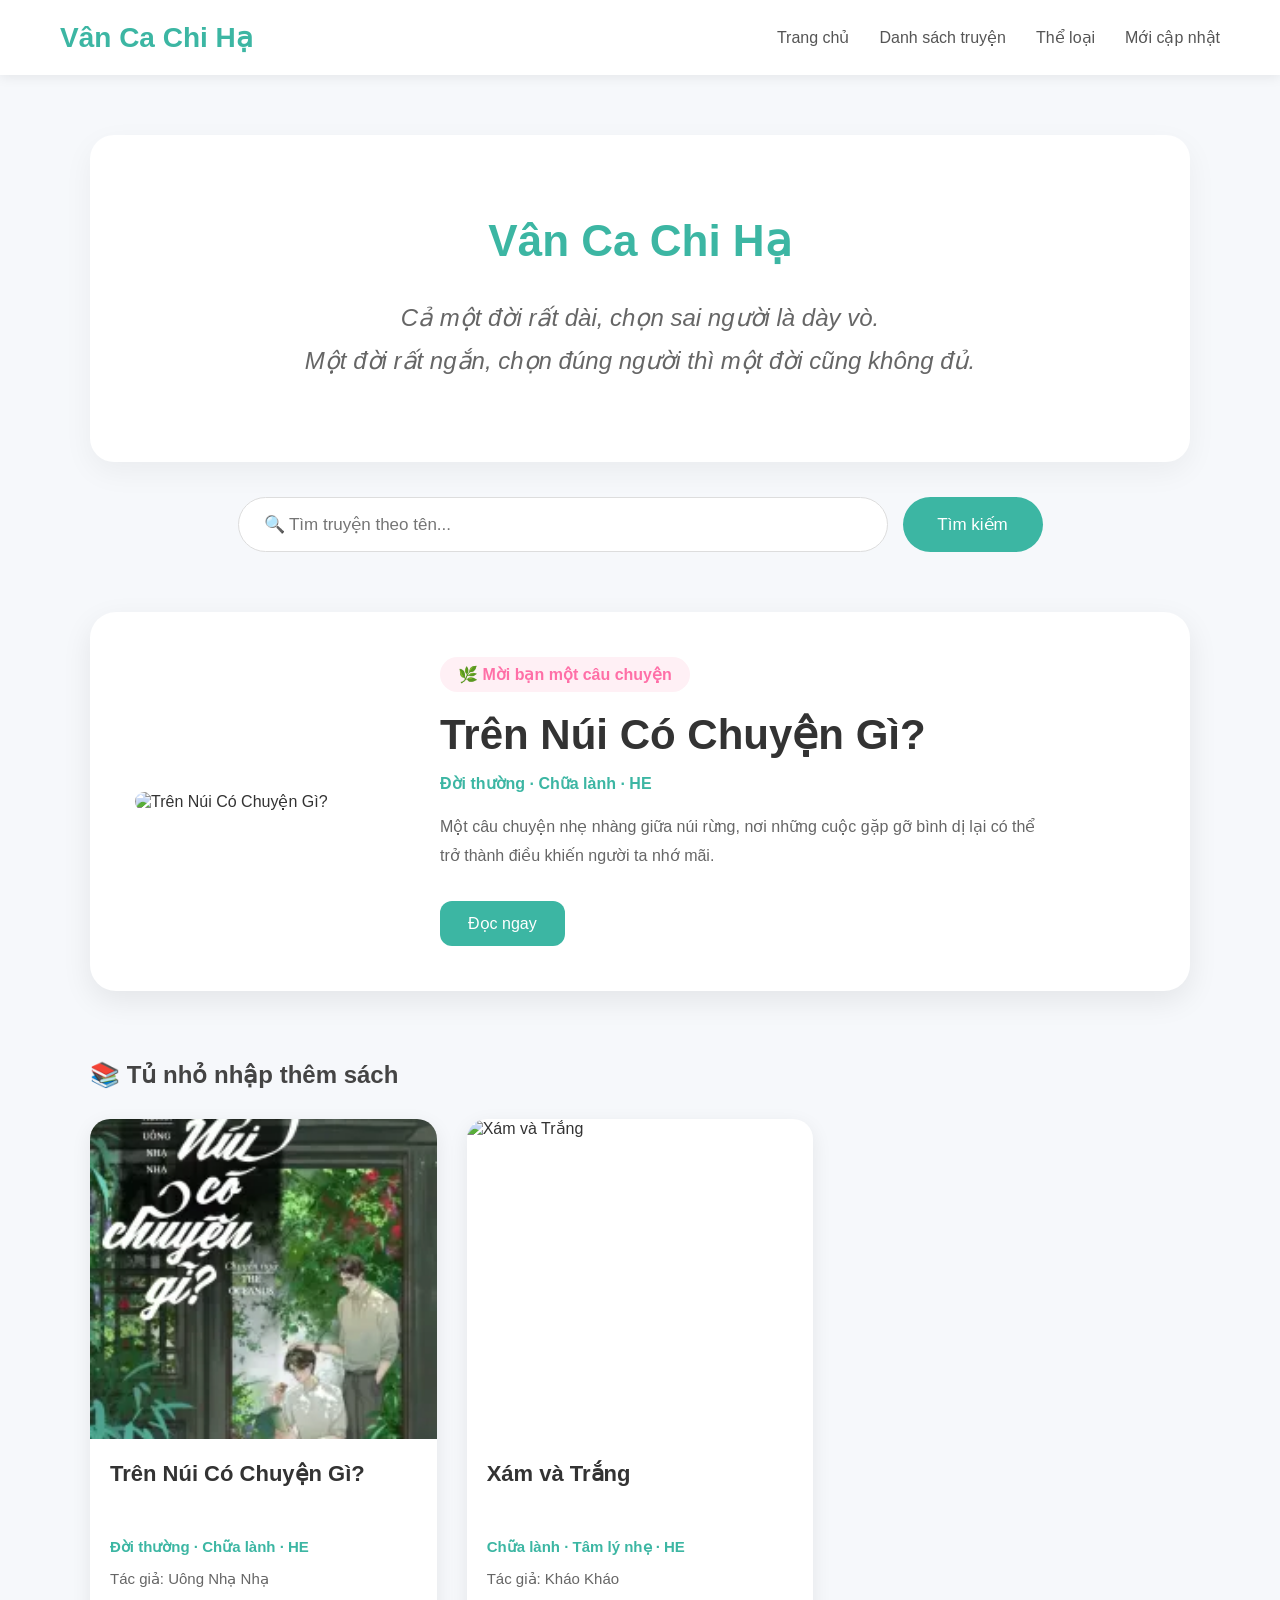
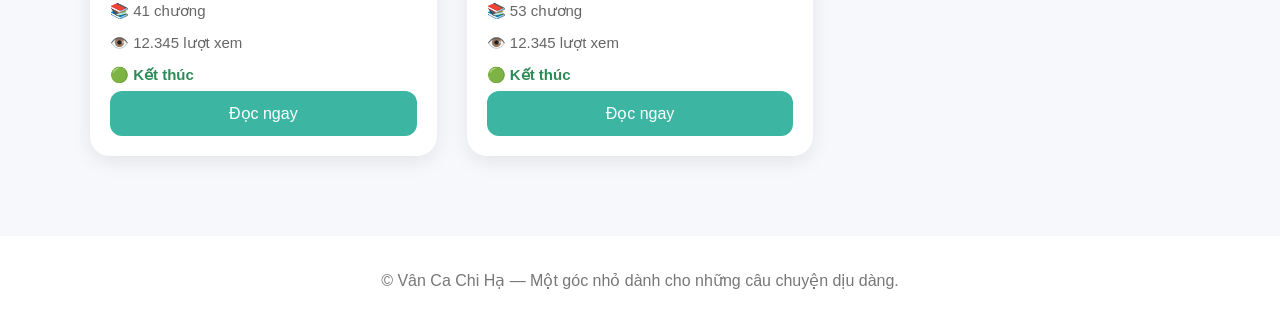
==== index.html @ 5425c1f7 "Update index.html" ====
<!DOCTYPE html>
<html lang="vi">
<head>
    <meta charset="UTF-8">
    <meta name="viewport" content="width=device-width, initial-scale=1.0">
    <title>Vân Ca Chi Hạ</title>
    <link rel="stylesheet" href="assets/css/style.css">
</head>

<body>

<header class="site-header">
    <div class="logo">Vân Ca Chi Hạ</div>

    <nav>
        <a href="index.html">Trang chủ</a>
<a href="truyen.html">Danh sách truyện</a>
        <a href="#">Thể loại</a>
        <a href="#">Mới cập nhật</a>
    </nav>
</header>

<main>

    <section class="hero">
        <h1>Vân Ca Chi Hạ</h1>

        <p class="quote">Cả một đời rất dài, chọn sai người là dày vò.</p>
        <p class="quote">Một đời rất ngắn, chọn đúng người thì một đời cũng không đủ.</p>
    </section>

    <section class="search-box">
        <input type="text" placeholder="🔍 Tìm truyện theo tên...">
        <button>Tìm kiếm</button>
    </section>

    <section class="featured">
        <div class="featured-cover">
            <img src="https://placehold.co/280x400?text=Cover" alt="Trên Núi Có Chuyện Gì?">
        </div>

        <div class="featured-info">
            <span class="label">🌿 Mời bạn một câu chuyện</span>

            <h2>Trên Núi Có Chuyện Gì?</h2>

            <p class="meta">Đời thường · Chữa lành · HE</p>

            <p class="desc">
                Một câu chuyện nhẹ nhàng giữa núi rừng, nơi những cuộc gặp gỡ bình dị
                lại có thể trở thành điều khiến người ta nhớ mãi.
            </p>

            <a href="novels/tren-nui-co-chuyen-gi.html" class="main-btn">Đọc ngay</a>
        </div>
    </section>

    <section class="latest">
        <h2>📚 Tủ nhỏ nhập thêm sách</h2>

        <div class="book-grid">

            <article class="book-card">
                <img src="assets/covers/tren-nui-co-chuyen-gi.webp"
   alt="Trên Núi Có Chuyện Gì?">

                <div class="book-info">
                    <h3>Trên Núi Có Chuyện Gì?</h3>
                    <p class="genre">Đời thường · Chữa lành · HE</p>
                    <p>Tác giả: Uông Nhạ Nhạ</p>
                    <p>📚 41 chương</p>
                    <p>👁️ 12.345 lượt xem</p>
                    <p class="status">🟢 Kết thúc</p>

                    <a href="novels/tren-nui-co-chuyen-gi.html" class="read-btn">Đọc ngay</a>
                </div>
            </article>

            <article class="book-card">
                <img src="https://placehold.co/220x300?text=Cover" alt="Xám và Trắng">

                <div class="book-info">
                    <h3>Xám và Trắng</h3>
                    <p class="genre">Chữa lành · Tâm lý nhẹ · HE</p>
                    <p>Tác giả: Kháo Kháo</p>
                    <p>📚 53 chương</p>
                    <p>👁️ 12.345 lượt xem</p>
                    <p class="status">🟢 Kết thúc</p>

                    <a href="#" class="read-btn">Đọc ngay</a>
                </div>
            </article>

        </div>
    </section>

</main>

<footer>
    <p>© Vân Ca Chi Hạ — Một góc nhỏ dành cho những câu chuyện dịu dàng.</p>
</footer>

</body>
</html>
---- assets/css/style.css ----
*{
    margin:0;
    padding:0;
    box-sizing:border-box;
}

body{
    font-family:Arial, Helvetica, sans-serif;
    background:#f6f8fb;
    color:#333;
}

.site-header{
    height:75px;
    background:white;
    display:flex;
    justify-content:space-between;
    align-items:center;
    padding:0 60px;
    box-shadow:0 2px 12px rgba(0,0,0,.08);
}

.logo{
    font-size:28px;
    font-weight:bold;
    color:#3cb6a3;
}

nav{
    display:flex;
    gap:30px;
}

nav a{
    text-decoration:none;
    color:#555;
    font-size:16px;
}

nav a:hover{
    color:#3cb6a3;
}

.hero{
    max-width:1100px;
    margin:60px auto 35px;
    background:white;
    border-radius:24px;
    padding:80px 50px;
    text-align:center;
    box-shadow:0 10px 30px rgba(0,0,0,.05);
}

.hero h1{
    font-size:44px;
    color:#3cb6a3;
    margin-bottom:30px;
}

.quote{
    font-size:24px;
    font-style:italic;
    color:#666;
    line-height:1.8;
}

.search-box{
    max-width:1100px;
    margin:35px auto;
    display:flex;
    justify-content:center;
    gap:15px;
}

.search-box input{
    width:650px;
    height:55px;
    border:1px solid #ddd;
    border-radius:50px;
    padding:0 25px;
    font-size:17px;
    outline:none;
}

.search-box input:focus{
    border-color:#3cb6a3;
}

.search-box button{
    width:140px;
    border:none;
    border-radius:50px;
    background:#3cb6a3;
    color:white;
    font-size:17px;
    cursor:pointer;
}

.featured{
    max-width:1100px;
    margin:60px auto;
    background:white;
    border-radius:26px;
    padding:45px;
    display:flex;
    gap:45px;
    align-items:center;
    box-shadow:0 10px 30px rgba(0,0,0,.08);
}

.featured-cover img{
    width:260px;
    border-radius:18px;
    display:block;
}

.label{
    display:inline-block;
    background:#fff0f5;
    color:#ff6fa7;
    padding:8px 18px;
    border-radius:50px;
    font-weight:bold;
    margin-bottom:18px;
}

.featured-info h2{
    font-size:42px;
    margin-bottom:15px;
}

.meta{
    color:#3cb6a3;
    font-weight:bold;
    margin-bottom:20px;
}

.desc{
    color:#666;
    line-height:1.8;
    margin-bottom:30px;
    max-width:600px;
}

.main-btn,
.read-btn{
    display:inline-block;
    text-decoration:none;
    background:#3cb6a3;
    color:white;
    padding:13px 28px;
    border-radius:12px;
    transition:.25s;
}

.main-btn:hover,
.read-btn:hover{
    background:#2d9c8a;
}

.latest{
    max-width:1100px;
    margin:70px auto;
}

.latest h2{
    margin-bottom:30px;
    color:#444;
}

.book-grid{
    display:grid;
    grid-template-columns:repeat(auto-fill,minmax(260px,1fr));
    gap:30px;
}

.book-card{
    background:white;
    border-radius:20px;
    overflow:hidden;
    box-shadow:0 6px 20px rgba(0,0,0,.08);
    display:flex;
    flex-direction:column;
    transition:.25s;
}

.book-card:hover{
    transform:translateY(-6px);
}

.book-card img{
    width:100%;
    height:320px;
    object-fit:cover;
}

.book-info{
    padding:20px;
    display:flex;
    flex-direction:column;
    flex:1;
}

.book-info h3{
    font-size:22px;
    line-height:30px;
    min-height:60px;
    margin-bottom:12px;
}

.book-info p{
    margin:7px 0;
    color:#666;
    font-size:15px;
}

.genre{
    color:#3cb6a3 !important;
    font-weight:bold;
}

.status{
    color:#2e8b57 !important;
    font-weight:bold;
}

.read-btn{
    margin-top:auto;
    text-align:center;
}

footer{
    background:white;
    text-align:center;
    padding:35px;
    margin-top:80px;
    color:#777;
}

@media(max-width:768px){
    .site-header{
        height:auto;
        padding:20px;
        flex-direction:column;
        gap:15px;
    }

    nav{
        flex-wrap:wrap;
        justify-content:center;
        gap:15px;
    }

    .hero{
        margin:30px 15px;
        padding:50px 25px;
    }

    .hero h1{
        font-size:34px;
    }

    .quote{
        font-size:19px;
    }

    .search-box{
        margin:25px 15px;
        flex-direction:column;
    }

    .search-box input,
    .search-box button{
        width:100%;
    }

    .featured{
        margin:40px 15px;
        padding:25px;
        flex-direction:column;
        text-align:center;
    }

    .featured-info h2{
        font-size:32px;
    }

    .latest{
        margin:50px 15px;
    }
}
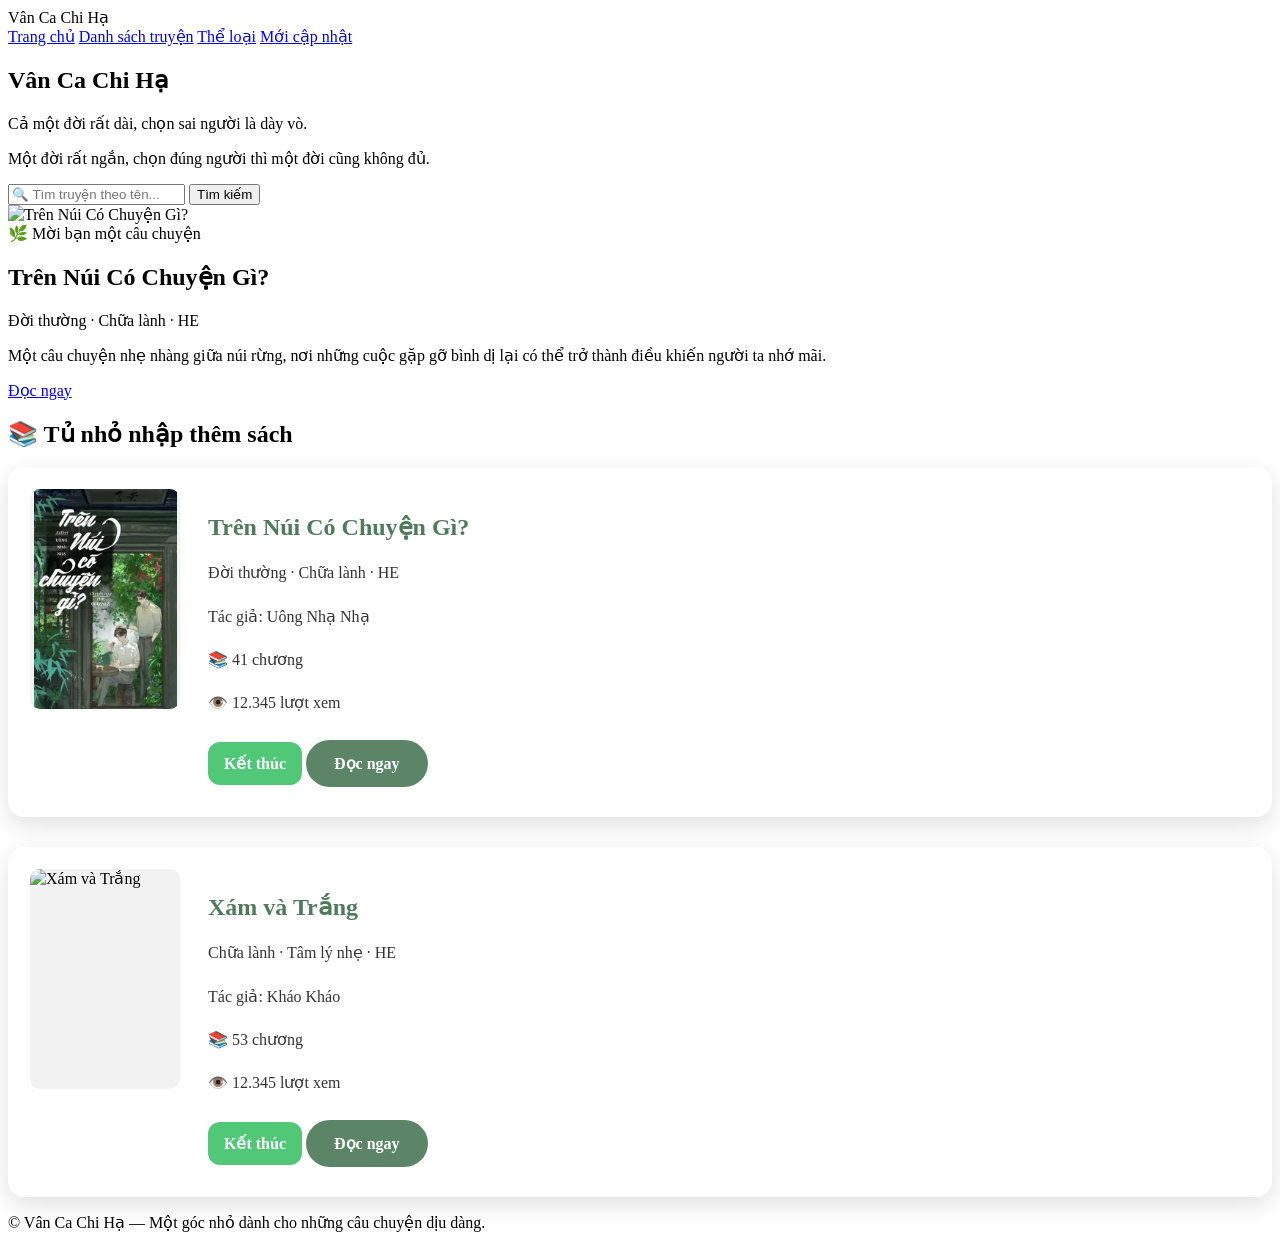
==== commit ef12fb42: "Update index.html" ====
--- a/index.html
+++ b/index.html
@@ -70,7 +70,7 @@
                     <p>Tác giả: Uông Nhạ Nhạ</p>
                     <p>📚 41 chương</p>
                     <p>👁️ 12.345 lượt xem</p>
-                    <p class="status">🟢 Kết thúc</p>
+                    <p class="status">Kết thúc</p>
 
                     <a href="novels/tren-nui-co-chuyen-gi.html" class="read-btn">Đọc ngay</a>
                 </div>
@@ -85,7 +85,7 @@
                     <p>Tác giả: Kháo Kháo</p>
                     <p>📚 53 chương</p>
                     <p>👁️ 12.345 lượt xem</p>
-                    <p class="status">🟢 Kết thúc</p>
+                    <p class="status">Kết thúc</p>
 
                     <a href="#" class="read-btn">Đọc ngay</a>
                 </div>
--- a/assets/css/style.css
+++ b/assets/css/style.css
@@ -1,291 +1,71 @@
-*{
-    margin:0;
-    padding:0;
-    box-sizing:border-box;
-}
-
-body{
-    font-family:Arial, Helvetica, sans-serif;
-    background:#f6f8fb;
-    color:#333;
-}
-
-.site-header{
-    height:75px;
-    background:white;
+.book-grid{
     display:flex;
-    justify-content:space-between;
-    align-items:center;
-    padding:0 60px;
-    box-shadow:0 2px 12px rgba(0,0,0,.08);
-}
-
-.logo{
-    font-size:28px;
-    font-weight:bold;
-    color:#3cb6a3;
-}
-
-nav{
-    display:flex;
-    gap:30px;
-}
-
-nav a{
-    text-decoration:none;
-    color:#555;
-    font-size:16px;
-}
-
-nav a:hover{
-    color:#3cb6a3;
-}
-
-.hero{
-    max-width:1100px;
-    margin:60px auto 35px;
-    background:white;
-    border-radius:24px;
-    padding:80px 50px;
-    text-align:center;
-    box-shadow:0 10px 30px rgba(0,0,0,.05);
-}
-
-.hero h1{
-    font-size:44px;
-    color:#3cb6a3;
-    margin-bottom:30px;
-}
-
-.quote{
-    font-size:24px;
-    font-style:italic;
-    color:#666;
-    line-height:1.8;
-}
-
-.search-box{
-    max-width:1100px;
-    margin:35px auto;
-    display:flex;
-    justify-content:center;
-    gap:15px;
-}
-
-.search-box input{
-    width:650px;
-    height:55px;
-    border:1px solid #ddd;
-    border-radius:50px;
-    padding:0 25px;
-    font-size:17px;
-    outline:none;
-}
-
-.search-box input:focus{
-    border-color:#3cb6a3;
-}
-
-.search-box button{
-    width:140px;
-    border:none;
-    border-radius:50px;
-    background:#3cb6a3;
-    color:white;
-    font-size:17px;
-    cursor:pointer;
-}
-
-.featured{
-    max-width:1100px;
-    margin:60px auto;
-    background:white;
-    border-radius:26px;
-    padding:45px;
-    display:flex;
-    gap:45px;
-    align-items:center;
-    box-shadow:0 10px 30px rgba(0,0,0,.08);
-}
-
-.featured-cover img{
-    width:260px;
-    border-radius:18px;
-    display:block;
-}
-
-.label{
-    display:inline-block;
-    background:#fff0f5;
-    color:#ff6fa7;
-    padding:8px 18px;
-    border-radius:50px;
-    font-weight:bold;
-    margin-bottom:18px;
-}
-
-.featured-info h2{
-    font-size:42px;
-    margin-bottom:15px;
-}
-
-.meta{
-    color:#3cb6a3;
-    font-weight:bold;
-    margin-bottom:20px;
-}
-
-.desc{
-    color:#666;
-    line-height:1.8;
-    margin-bottom:30px;
-    max-width:600px;
-}
-
-.main-btn,
-.read-btn{
-    display:inline-block;
-    text-decoration:none;
-    background:#3cb6a3;
-    color:white;
-    padding:13px 28px;
-    border-radius:12px;
-    transition:.25s;
-}
-
-.main-btn:hover,
-.read-btn:hover{
-    background:#2d9c8a;
-}
-
-.latest{
-    max-width:1100px;
-    margin:70px auto;
-}
-
-.latest h2{
-    margin-bottom:30px;
-    color:#444;
-}
-
-.book-grid{
-    display:grid;
-    grid-template-columns:repeat(auto-fill,minmax(260px,1fr));
+    flex-direction:column;
     gap:30px;
 }
 
 .book-card{
     background:white;
-    border-radius:20px;
-    overflow:hidden;
-    box-shadow:0 6px 20px rgba(0,0,0,.08);
+    border-radius:16px;
+    padding:22px;
+    box-shadow:0 8px 24px rgba(0,0,0,.12);
+
     display:flex;
-    flex-direction:column;
-    transition:.25s;
-}
-
-.book-card:hover{
-    transform:translateY(-6px);
+    gap:28px;
+    align-items:flex-start;
 }
 
 .book-card img{
-    width:100%;
-    height:320px;
-    object-fit:cover;
+    width:150px;
+    height:220px;
+    object-fit:contain;
+    border-radius:10px;
+    background:#f2f2f2;
 }
 
 .book-info{
-    padding:20px;
-    display:flex;
-    flex-direction:column;
     flex:1;
 }
 
 .book-info h3{
-    font-size:22px;
-    line-height:30px;
-    min-height:60px;
+    font-size:24px;
+    color:#4f7b5c;
+    margin-bottom:18px;
+}
+
+.book-info p{
+    font-size:16px;
+    line-height:1.7;
+    margin-bottom:10px;
+    color:#333;
+}
+
+.genre{
+    color:#333 !important;
+    font-weight:normal;
+}
+
+.status{
+    display:inline-block;
+    background:#50c878;
+    color:white !important;
+    padding:8px 16px;
+    border-radius:12px;
+    font-weight:bold;
     margin-bottom:12px;
 }
 
-.book-info p{
-    margin:7px 0;
-    color:#666;
-    font-size:15px;
-}
-
-.genre{
-    color:#3cb6a3 !important;
+.read-btn{
+    display:inline-block;
+    margin-top:14px;
+    background:#5c8568;
+    color:white;
+    text-decoration:none;
+    padding:14px 28px;
+    border-radius:50px;
     font-weight:bold;
 }
 
-.status{
-    color:#2e8b57 !important;
-    font-weight:bold;
+.read-btn:hover{
+    background:#45684f;
 }
-
-.read-btn{
-    margin-top:auto;
-    text-align:center;
-}
-
-footer{
-    background:white;
-    text-align:center;
-    padding:35px;
-    margin-top:80px;
-    color:#777;
-}
-
-@media(max-width:768px){
-    .site-header{
-        height:auto;
-        padding:20px;
-        flex-direction:column;
-        gap:15px;
-    }
-
-    nav{
-        flex-wrap:wrap;
-        justify-content:center;
-        gap:15px;
-    }
-
-    .hero{
-        margin:30px 15px;
-        padding:50px 25px;
-    }
-
-    .hero h1{
-        font-size:34px;
-    }
-
-    .quote{
-        font-size:19px;
-    }
-
-    .search-box{
-        margin:25px 15px;
-        flex-direction:column;
-    }
-
-    .search-box input,
-    .search-box button{
-        width:100%;
-    }
-
-    .featured{
-        margin:40px 15px;
-        padding:25px;
-        flex-direction:column;
-        text-align:center;
-    }
-
-    .featured-info h2{
-        font-size:32px;
-    }
-
-    .latest{
-        margin:50px 15px;
-    }
-}
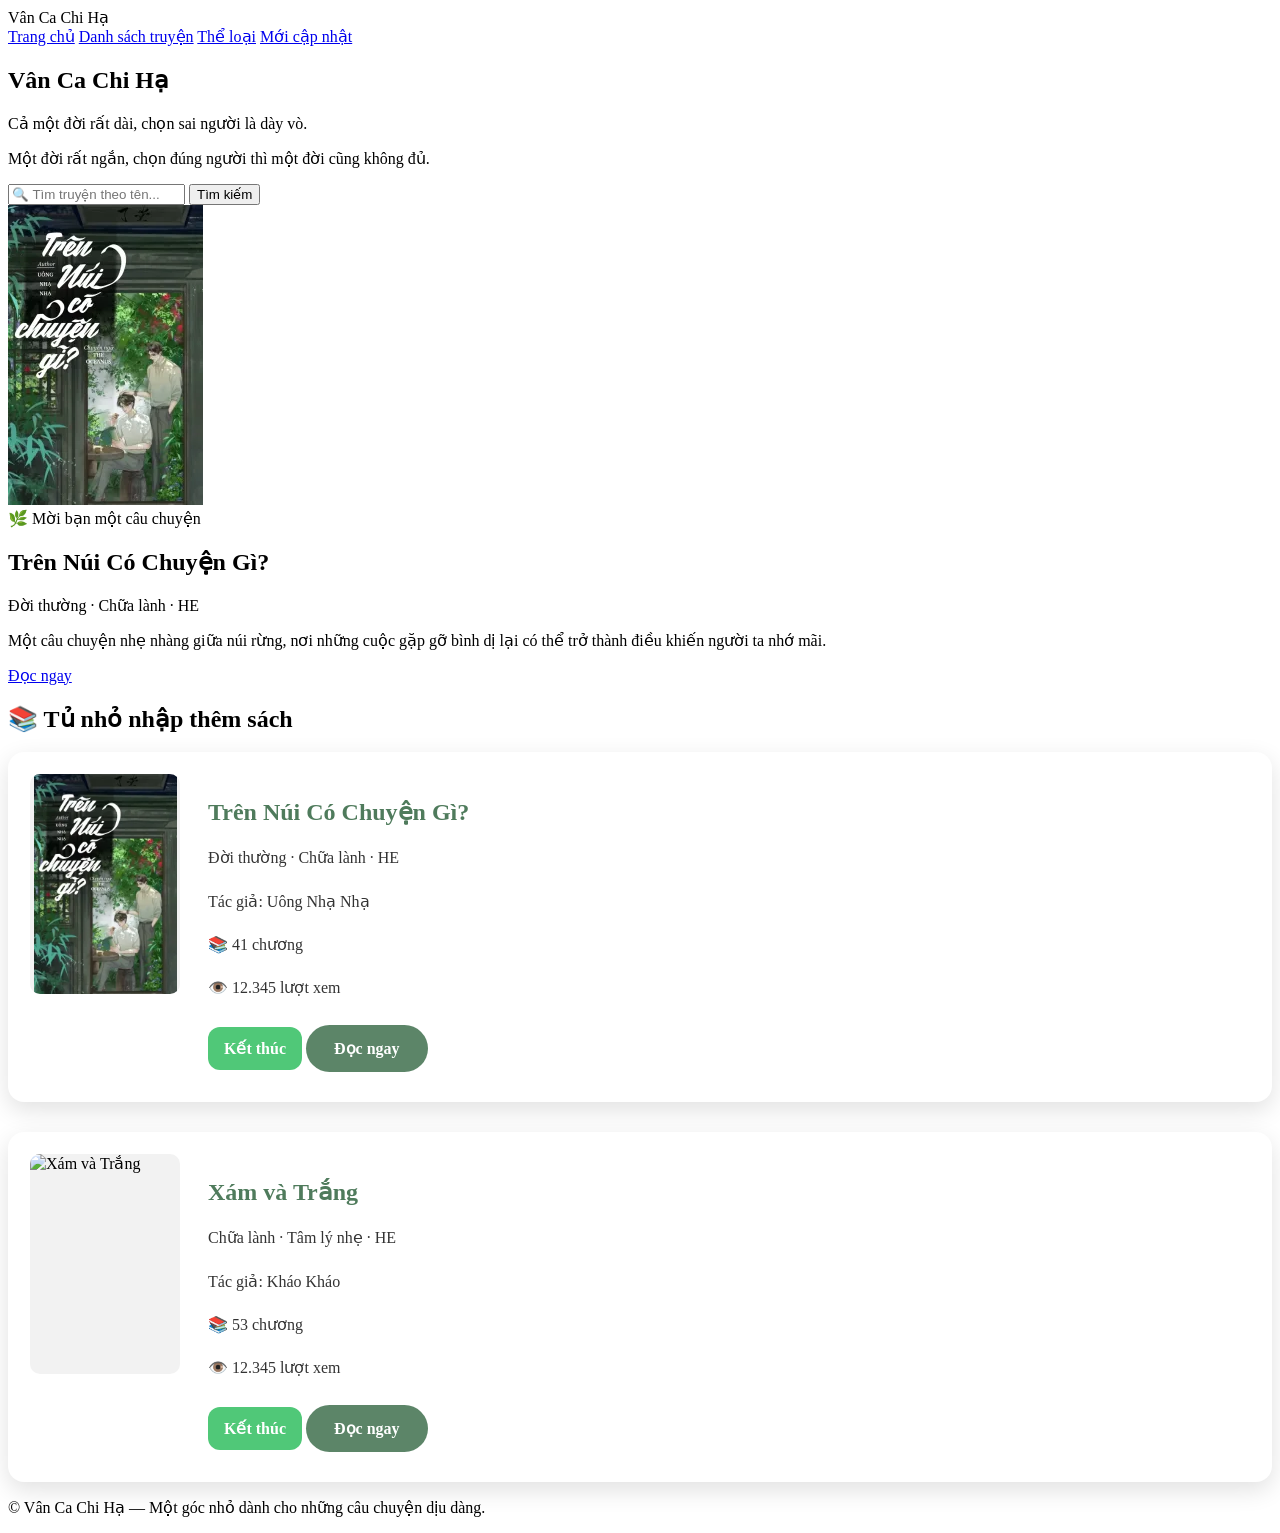
==== commit 892b481b: "Update index.html" ====
--- a/index.html
+++ b/index.html
@@ -36,7 +36,7 @@
 
     <section class="featured">
         <div class="featured-cover">
-            <img src="https://placehold.co/280x400?text=Cover" alt="Trên Núi Có Chuyện Gì?">
+            <img src="assets/covers/tren-nui-co-chuyen-gi.webp" alt="Trên Núi Có Chuyện Gì?">
         </div>
 
         <div class="featured-info">
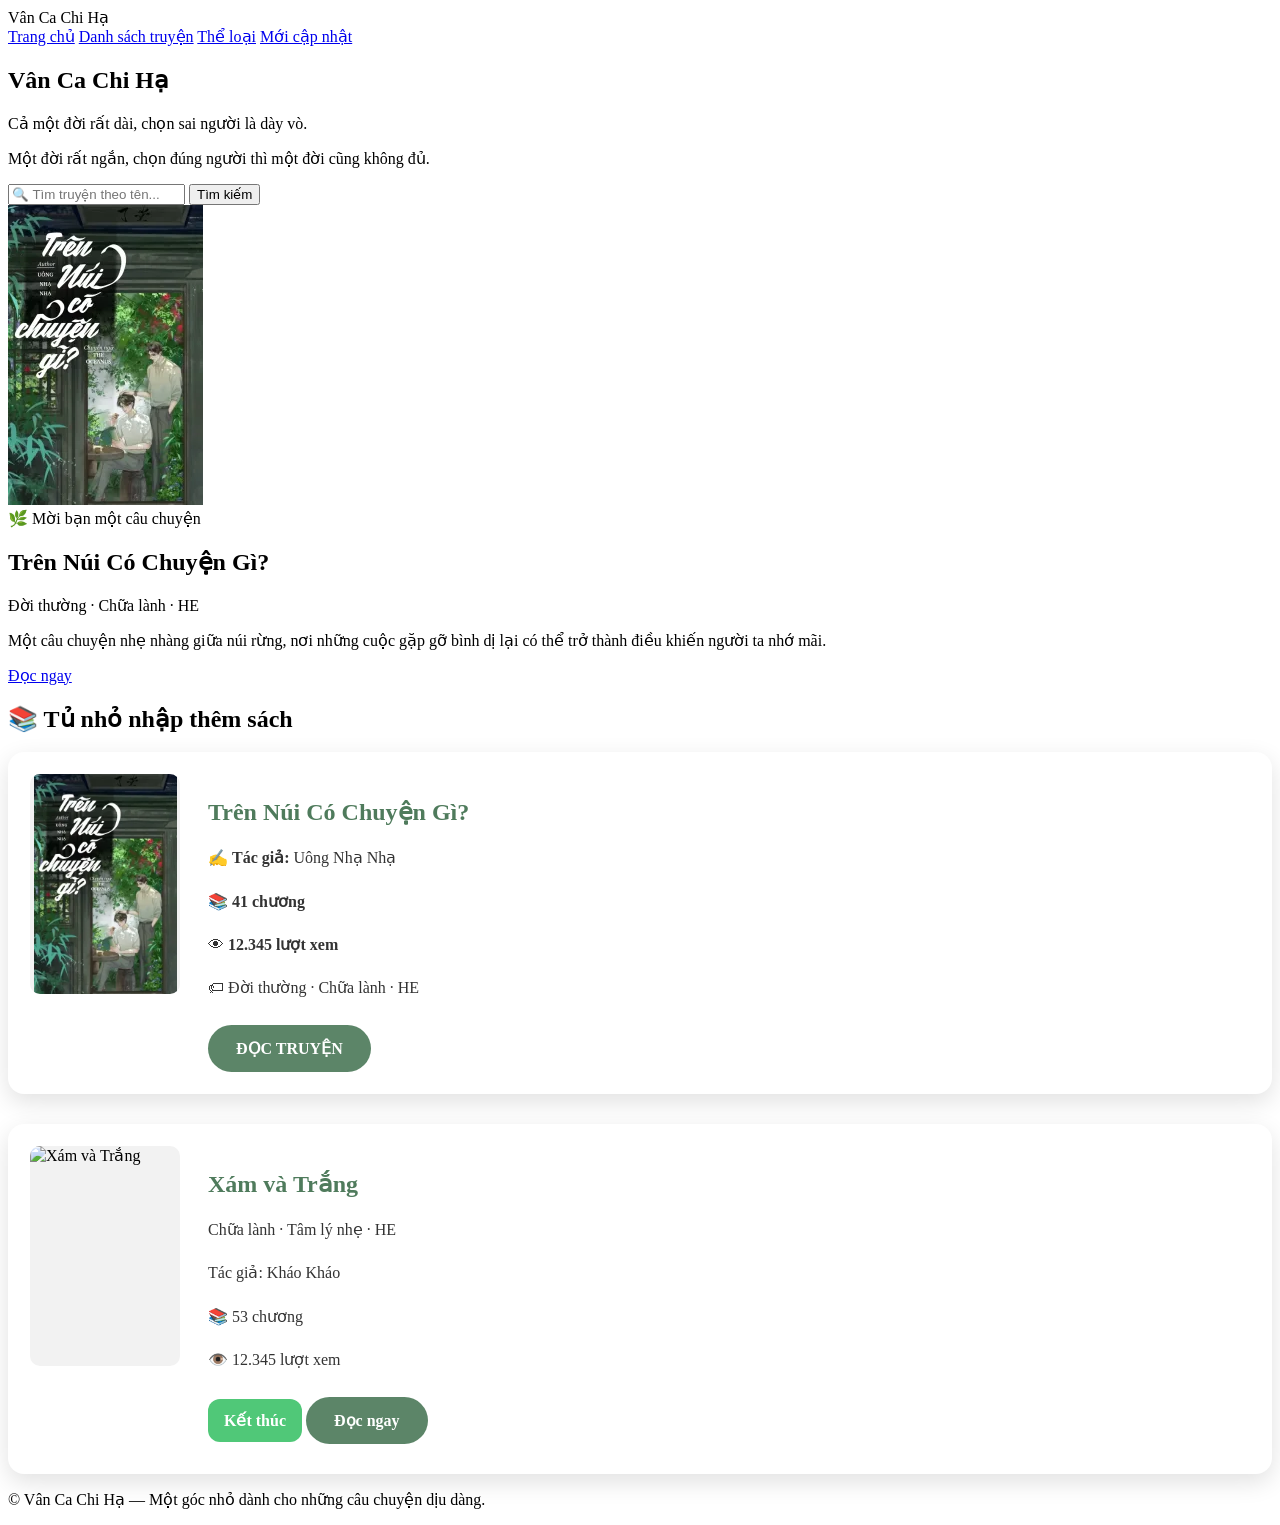
==== commit b508a9e1: "Update index.html" ====
--- a/index.html
+++ b/index.html
@@ -65,15 +65,29 @@
    alt="Trên Núi Có Chuyện Gì?">
 
                 <div class="book-info">
-                    <h3>Trên Núi Có Chuyện Gì?</h3>
-                    <p class="genre">Đời thường · Chữa lành · HE</p>
-                    <p>Tác giả: Uông Nhạ Nhạ</p>
-                    <p>📚 41 chương</p>
-                    <p>👁️ 12.345 lượt xem</p>
-                    <p class="status">Kết thúc</p>
 
-                    <a href="novels/tren-nui-co-chuyen-gi.html" class="read-btn">Đọc ngay</a>
-                </div>
+<h3>Trên Núi Có Chuyện Gì?</h3>
+
+<div class="book-meta">
+
+<p>✍ <strong>Tác giả:</strong> Uông Nhạ Nhạ</p>
+
+<p>📚 <strong>41 chương</strong></p>
+
+<p>👁 <strong>12.345 lượt xem</strong></p>
+
+<p>🏷 Đời thường · Chữa lành · HE</p>
+
+</div>
+
+<a href="novels/tren-nui-co-chuyen-gi.html"
+class="read-btn">
+
+ĐỌC TRUYỆN
+
+</a>
+
+</div>
             </article>
 
             <article class="book-card">
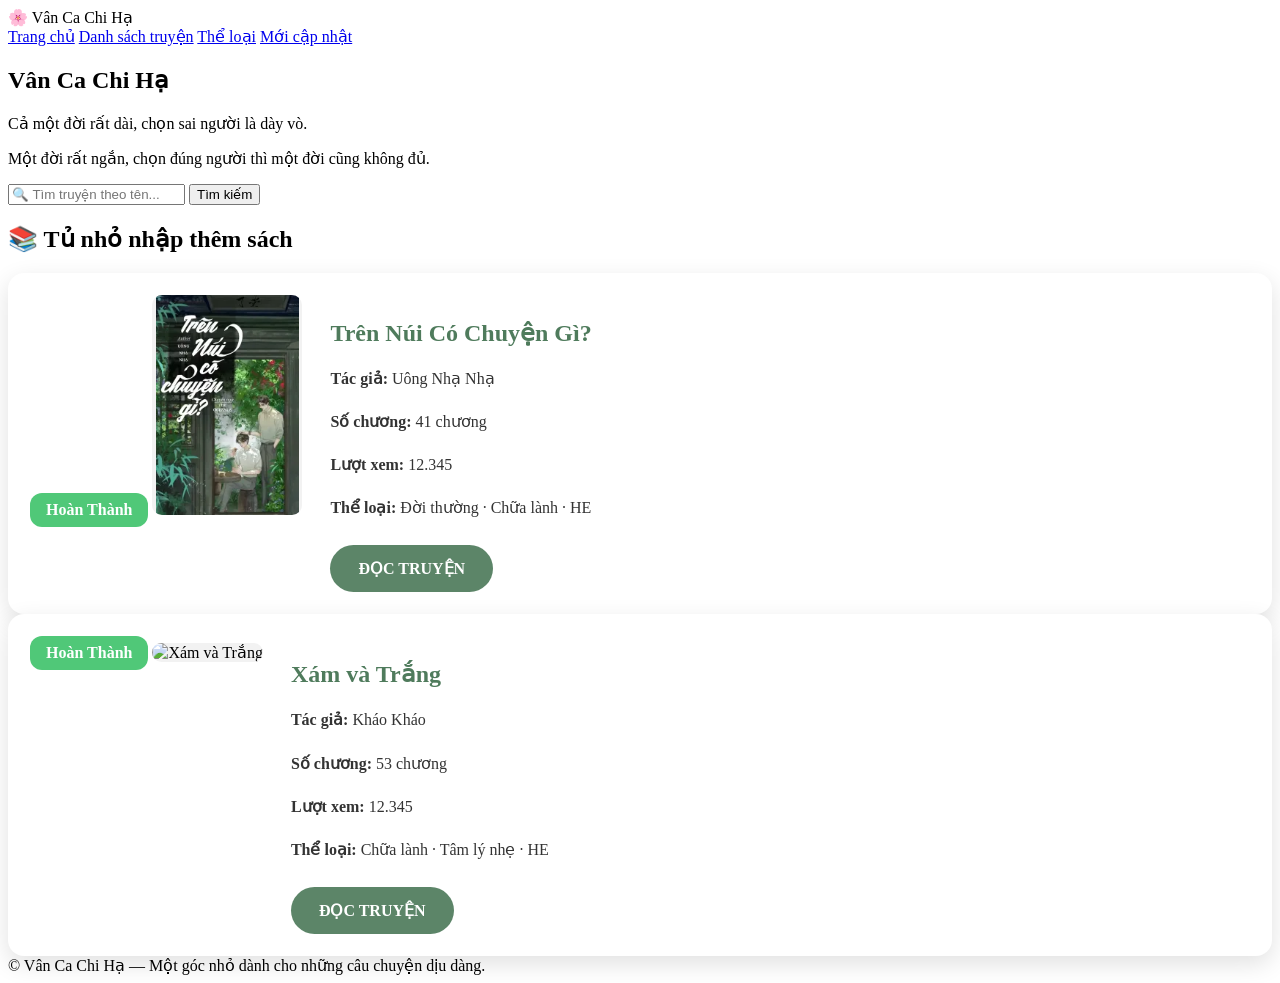
==== commit 20f2ae09: "Update index.html" ====
--- a/index.html
+++ b/index.html
@@ -10,11 +10,11 @@
 <body>
 
 <header class="site-header">
-    <div class="logo">Vân Ca Chi Hạ</div>
+    <div class="logo">🌸 Vân Ca Chi Hạ</div>
 
     <nav>
         <a href="index.html">Trang chủ</a>
-<a href="truyen.html">Danh sách truyện</a>
+        <a href="truyen.html">Danh sách truyện</a>
         <a href="#">Thể loại</a>
         <a href="#">Mới cập nhật</a>
     </nav>
@@ -24,9 +24,8 @@
 
     <section class="hero">
         <h1>Vân Ca Chi Hạ</h1>
-
-        <p class="quote">Cả một đời rất dài, chọn sai người là dày vò.</p>
-        <p class="quote">Một đời rất ngắn, chọn đúng người thì một đời cũng không đủ.</p>
+        <p>Cả một đời rất dài, chọn sai người là dày vò.</p>
+        <p>Một đời rất ngắn, chọn đúng người thì một đời cũng không đủ.</p>
     </section>
 
     <section class="search-box">
@@ -34,74 +33,42 @@
         <button>Tìm kiếm</button>
     </section>
 
-    <section class="featured">
-        <div class="featured-cover">
-            <img src="assets/covers/tren-nui-co-chuyen-gi.webp" alt="Trên Núi Có Chuyện Gì?">
-        </div>
-
-        <div class="featured-info">
-            <span class="label">🌿 Mời bạn một câu chuyện</span>
-
-            <h2>Trên Núi Có Chuyện Gì?</h2>
-
-            <p class="meta">Đời thường · Chữa lành · HE</p>
-
-            <p class="desc">
-                Một câu chuyện nhẹ nhàng giữa núi rừng, nơi những cuộc gặp gỡ bình dị
-                lại có thể trở thành điều khiến người ta nhớ mãi.
-            </p>
-
-            <a href="novels/tren-nui-co-chuyen-gi.html" class="main-btn">Đọc ngay</a>
-        </div>
-    </section>
-
     <section class="latest">
         <h2>📚 Tủ nhỏ nhập thêm sách</h2>
 
-        <div class="book-grid">
+        <div class="book-list">
 
             <article class="book-card">
-                <img src="assets/covers/tren-nui-co-chuyen-gi.webp"
-   alt="Trên Núi Có Chuyện Gì?">
+                <div class="cover-box">
+                    <span class="status">Hoàn Thành</span>
+                    <img src="assets/covers/tren-nui-co-chuyen-gi.webp" alt="Trên Núi Có Chuyện Gì?">
+                </div>
 
                 <div class="book-info">
+                    <h3>Trên Núi Có Chuyện Gì?</h3>
+                    <p><strong>Tác giả:</strong> Uông Nhạ Nhạ</p>
+                    <p><strong>Số chương:</strong> 41 chương</p>
+                    <p><strong>Lượt xem:</strong> 12.345</p>
+                    <p><strong>Thể loại:</strong> Đời thường · Chữa lành · HE</p>
 
-<h3>Trên Núi Có Chuyện Gì?</h3>
-
-<div class="book-meta">
-
-<p>✍ <strong>Tác giả:</strong> Uông Nhạ Nhạ</p>
-
-<p>📚 <strong>41 chương</strong></p>
-
-<p>👁 <strong>12.345 lượt xem</strong></p>
-
-<p>🏷 Đời thường · Chữa lành · HE</p>
-
-</div>
-
-<a href="novels/tren-nui-co-chuyen-gi.html"
-class="read-btn">
-
-ĐỌC TRUYỆN
-
-</a>
-
-</div>
+                    <a href="novels/tren-nui-co-chuyen-gi.html" class="read-btn">ĐỌC TRUYỆN</a>
+                </div>
             </article>
 
             <article class="book-card">
-                <img src="https://placehold.co/220x300?text=Cover" alt="Xám và Trắng">
+                <div class="cover-box">
+                    <span class="status">Hoàn Thành</span>
+                    <img src="https://placehold.co/220x300?text=Cover" alt="Xám và Trắng">
+                </div>
 
                 <div class="book-info">
                     <h3>Xám và Trắng</h3>
-                    <p class="genre">Chữa lành · Tâm lý nhẹ · HE</p>
-                    <p>Tác giả: Kháo Kháo</p>
-                    <p>📚 53 chương</p>
-                    <p>👁️ 12.345 lượt xem</p>
-                    <p class="status">Kết thúc</p>
+                    <p><strong>Tác giả:</strong> Kháo Kháo</p>
+                    <p><strong>Số chương:</strong> 53 chương</p>
+                    <p><strong>Lượt xem:</strong> 12.345</p>
+                    <p><strong>Thể loại:</strong> Chữa lành · Tâm lý nhẹ · HE</p>
 
-                    <a href="#" class="read-btn">Đọc ngay</a>
+                    <a href="#" class="read-btn">ĐỌC TRUYỆN</a>
                 </div>
             </article>
 
@@ -111,7 +78,7 @@
 </main>
 
 <footer>
-    <p>© Vân Ca Chi Hạ — Một góc nhỏ dành cho những câu chuyện dịu dàng.</p>
+    © Vân Ca Chi Hạ — Một góc nhỏ dành cho những câu chuyện dịu dàng.
 </footer>
 
 </body>
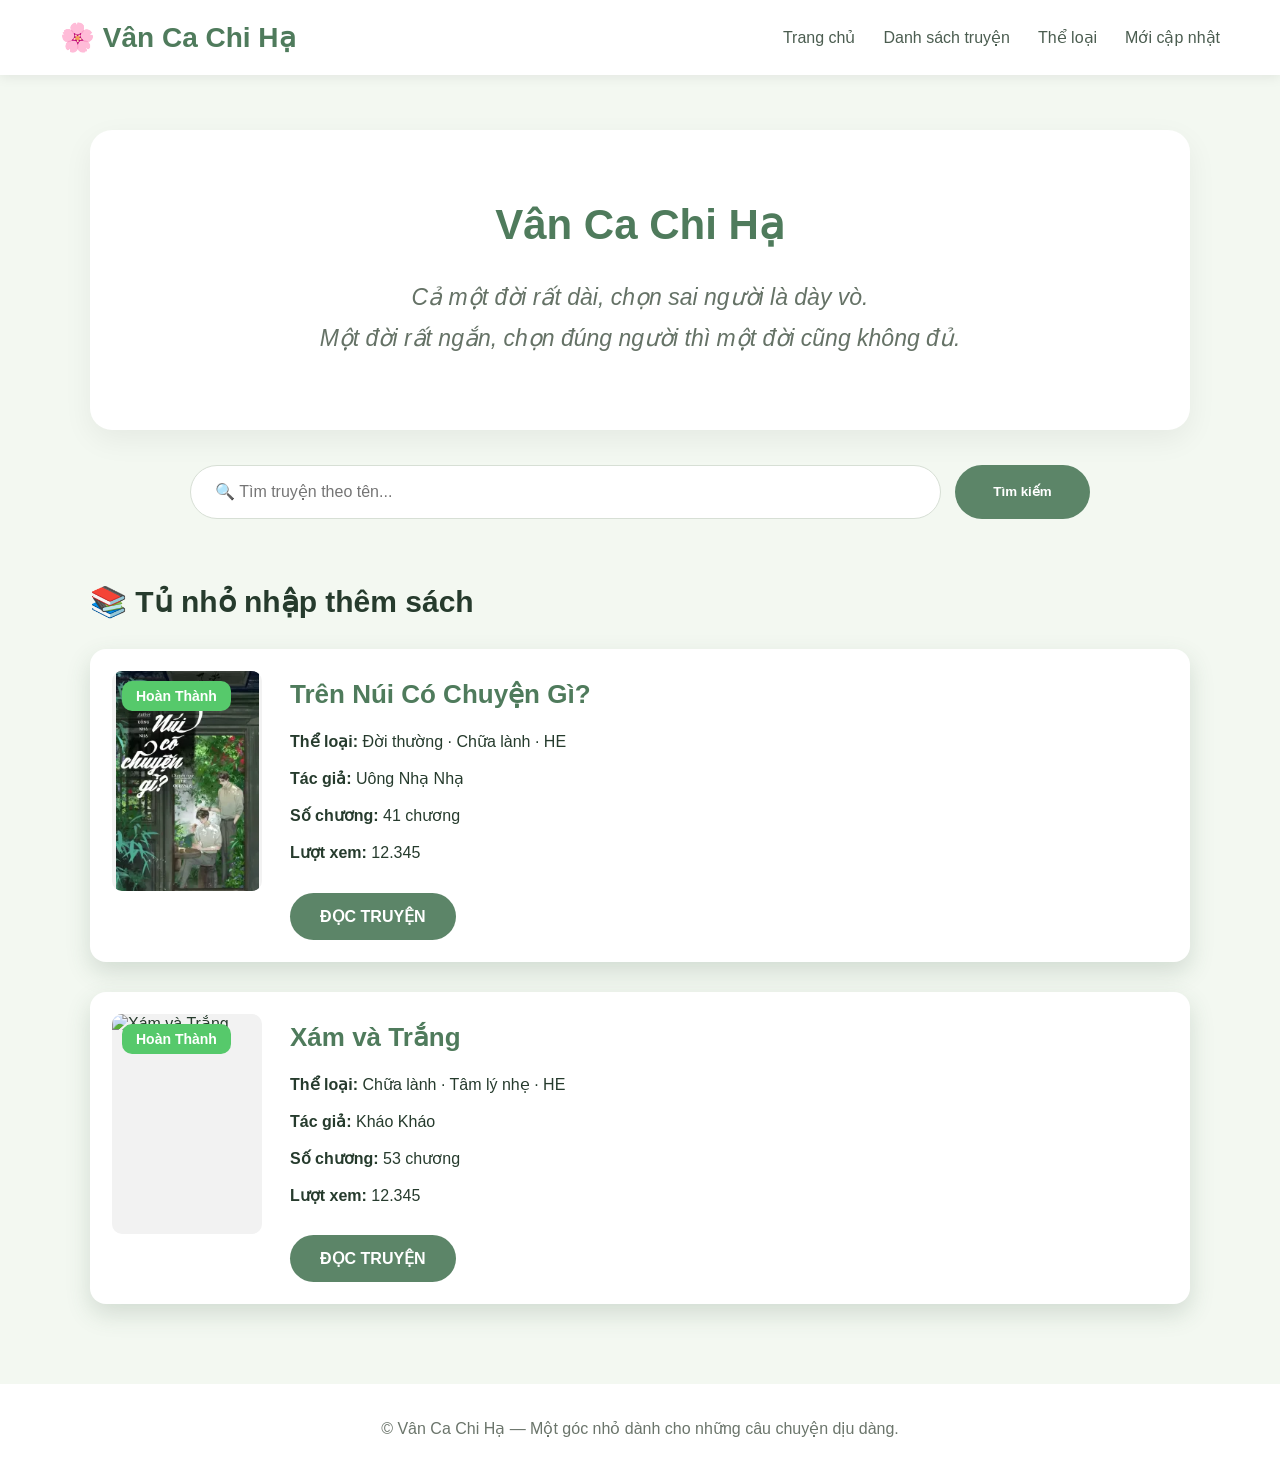
==== commit d1f35d47: "Update index.html" ====
--- a/index.html
+++ b/index.html
@@ -46,10 +46,10 @@
 
                 <div class="book-info">
                     <h3>Trên Núi Có Chuyện Gì?</h3>
+                    <p><strong>Thể loại:</strong> Đời thường · Chữa lành · HE</p>
                     <p><strong>Tác giả:</strong> Uông Nhạ Nhạ</p>
                     <p><strong>Số chương:</strong> 41 chương</p>
                     <p><strong>Lượt xem:</strong> 12.345</p>
-                    <p><strong>Thể loại:</strong> Đời thường · Chữa lành · HE</p>
 
                     <a href="novels/tren-nui-co-chuyen-gi.html" class="read-btn">ĐỌC TRUYỆN</a>
                 </div>
@@ -63,10 +63,10 @@
 
                 <div class="book-info">
                     <h3>Xám và Trắng</h3>
+                    <p><strong>Thể loại:</strong> Chữa lành · Tâm lý nhẹ · HE</p>
                     <p><strong>Tác giả:</strong> Kháo Kháo</p>
                     <p><strong>Số chương:</strong> 53 chương</p>
                     <p><strong>Lượt xem:</strong> 12.345</p>
-                    <p><strong>Thể loại:</strong> Chữa lành · Tâm lý nhẹ · HE</p>
 
                     <a href="#" class="read-btn">ĐỌC TRUYỆN</a>
                 </div>
--- a/assets/css/style.css
+++ b/assets/css/style.css
@@ -1,4 +1,107 @@
-.book-grid{
+*{
+    margin:0;
+    padding:0;
+    box-sizing:border-box;
+}
+
+body{
+    font-family:Arial, Helvetica, sans-serif;
+    background:#f3f8f1;
+    color:#263b2d;
+}
+
+.site-header{
+    height:75px;
+    background:white;
+    display:flex;
+    justify-content:space-between;
+    align-items:center;
+    padding:0 60px;
+    box-shadow:0 2px 12px rgba(0,0,0,.08);
+}
+
+.logo{
+    font-size:28px;
+    font-weight:bold;
+    color:#4f7b5c;
+}
+
+nav{
+    display:flex;
+    gap:28px;
+}
+
+nav a{
+    text-decoration:none;
+    color:#4b5d50;
+    font-size:16px;
+}
+
+nav a:hover{
+    color:#4f7b5c;
+}
+
+.hero{
+    max-width:1100px;
+    margin:55px auto 30px;
+    background:white;
+    border-radius:22px;
+    padding:70px 40px;
+    text-align:center;
+    box-shadow:0 10px 30px rgba(0,0,0,.06);
+}
+
+.hero h1{
+    font-size:42px;
+    color:#4f7b5c;
+    margin-bottom:28px;
+}
+
+.hero p{
+    font-size:23px;
+    font-style:italic;
+    line-height:1.8;
+    color:#657266;
+}
+
+.search-box{
+    max-width:900px;
+    margin:35px auto;
+    display:flex;
+    gap:14px;
+}
+
+.search-box input{
+    flex:1;
+    height:54px;
+    border:1px solid #d7dfd5;
+    border-radius:50px;
+    padding:0 24px;
+    font-size:16px;
+    outline:none;
+}
+
+.search-box button{
+    width:135px;
+    border:none;
+    border-radius:50px;
+    background:#5c8568;
+    color:white;
+    font-weight:bold;
+    cursor:pointer;
+}
+
+.latest{
+    max-width:1100px;
+    margin:65px auto;
+}
+
+.latest h2{
+    font-size:30px;
+    margin-bottom:30px;
+}
+
+.book-list{
     display:flex;
     flex-direction:column;
     gap:30px;
@@ -8,27 +111,51 @@
     background:white;
     border-radius:16px;
     padding:22px;
-    box-shadow:0 8px 24px rgba(0,0,0,.12);
-
     display:flex;
     gap:28px;
     align-items:flex-start;
-}
-
-.book-card img{
+    box-shadow:0 10px 25px rgba(63,94,70,.18);
+    transition:.25s;
+}
+
+.book-card:hover{
+    transform:translateY(-5px);
+    box-shadow:0 18px 35px rgba(63,94,70,.25);
+}
+
+.cover-box{
+    position:relative;
+    flex-shrink:0;
+}
+
+.cover-box img{
     width:150px;
     height:220px;
     object-fit:contain;
+    background:#f2f2f2;
     border-radius:10px;
-    background:#f2f2f2;
+    display:block;
+}
+
+.status{
+    position:absolute;
+    top:10px;
+    left:10px;
+    background:#56c96b;
+    color:white;
+    font-size:14px;
+    font-weight:bold;
+    padding:7px 14px;
+    border-radius:10px;
 }
 
 .book-info{
     flex:1;
+    padding-top:8px;
 }
 
 .book-info h3{
-    font-size:24px;
+    font-size:26px;
     color:#4f7b5c;
     margin-bottom:18px;
 }
@@ -37,31 +164,16 @@
     font-size:16px;
     line-height:1.7;
     margin-bottom:10px;
-    color:#333;
-}
-
-.genre{
-    color:#333 !important;
-    font-weight:normal;
-}
-
-.status{
-    display:inline-block;
-    background:#50c878;
-    color:white !important;
-    padding:8px 16px;
-    border-radius:12px;
-    font-weight:bold;
-    margin-bottom:12px;
+    color:#263b2d;
 }
 
 .read-btn{
     display:inline-block;
-    margin-top:14px;
+    margin-top:16px;
     background:#5c8568;
     color:white;
     text-decoration:none;
-    padding:14px 28px;
+    padding:14px 30px;
     border-radius:50px;
     font-weight:bold;
 }
@@ -69,3 +181,54 @@
 .read-btn:hover{
     background:#45684f;
 }
+
+footer{
+    background:white;
+    text-align:center;
+    padding:35px;
+    margin-top:80px;
+    color:#6b756b;
+}
+
+@media(max-width:768px){
+    .site-header{
+        height:auto;
+        padding:20px;
+        flex-direction:column;
+        gap:16px;
+    }
+
+    nav{
+        flex-wrap:wrap;
+        justify-content:center;
+    }
+
+    .hero{
+        margin:30px 15px;
+        padding:45px 25px;
+    }
+
+    .hero h1{
+        font-size:34px;
+    }
+
+    .hero p{
+        font-size:18px;
+    }
+
+    .search-box{
+        margin:25px 15px;
+        flex-direction:column;
+    }
+
+    .search-box button{
+        width:100%;
+        height:52px;
+    }
+
+    .book-card{
+        flex-direction:column;
+        align-items:center;
+        text-align:center;
+    }
+}
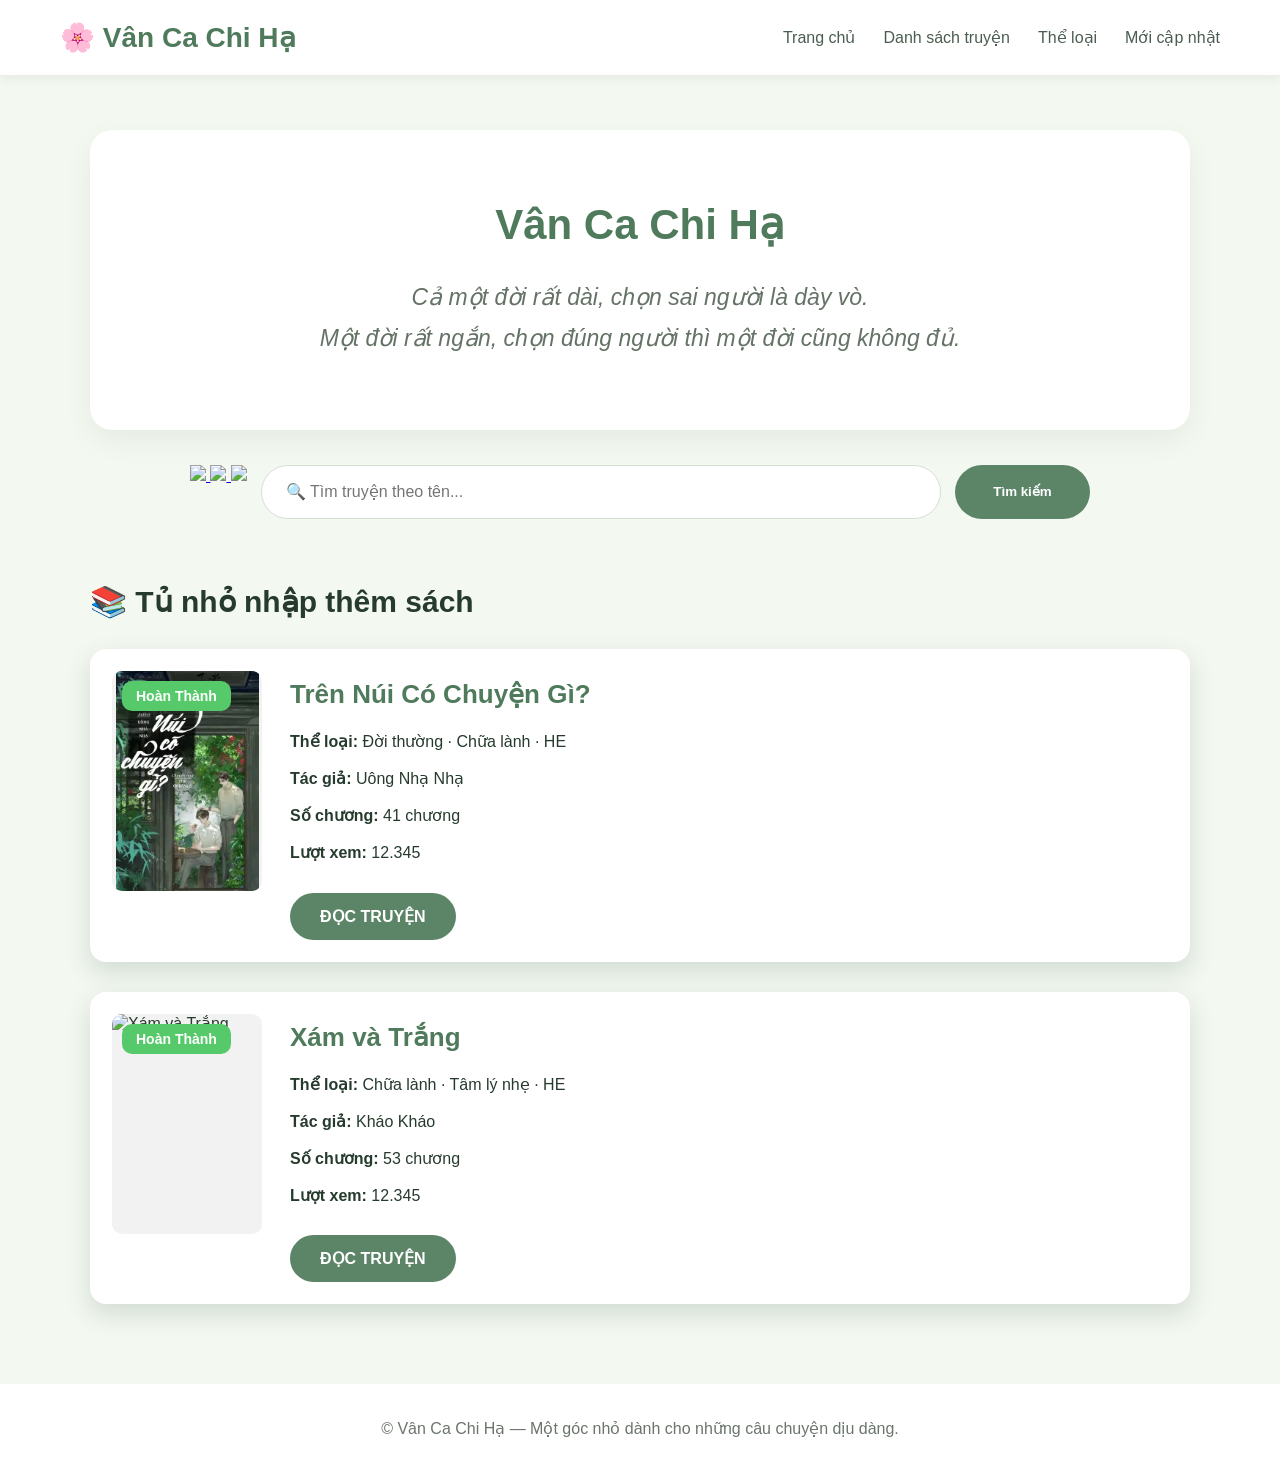
==== commit 59e1d335: "Update index.html" ====
--- a/index.html
+++ b/index.html
@@ -29,6 +29,31 @@
     </section>
 
     <section class="search-box">
+        <section class="banner">
+
+    <div class="slides">
+
+        <a href="novels/tren-nui-co-chuyen-gi.html" class="slide active">
+            <img src="assets/banner/tren-nui.webp">
+        </a>
+
+        <a href="novels/xam-va-trang.html" class="slide">
+            <img src="assets/banner/xam-va-trang.webp">
+        </a>
+
+        <a href="#" class="slide">
+            <img src="assets/banner/con-loc-the-sao.webp">
+        </a>
+
+    </div>
+
+    <div class="dots">
+        <span class="dot active"></span>
+        <span class="dot"></span>
+        <span class="dot"></span>
+    </div>
+
+</section>
         <input type="text" placeholder="🔍 Tìm truyện theo tên...">
         <button>Tìm kiếm</button>
     </section>
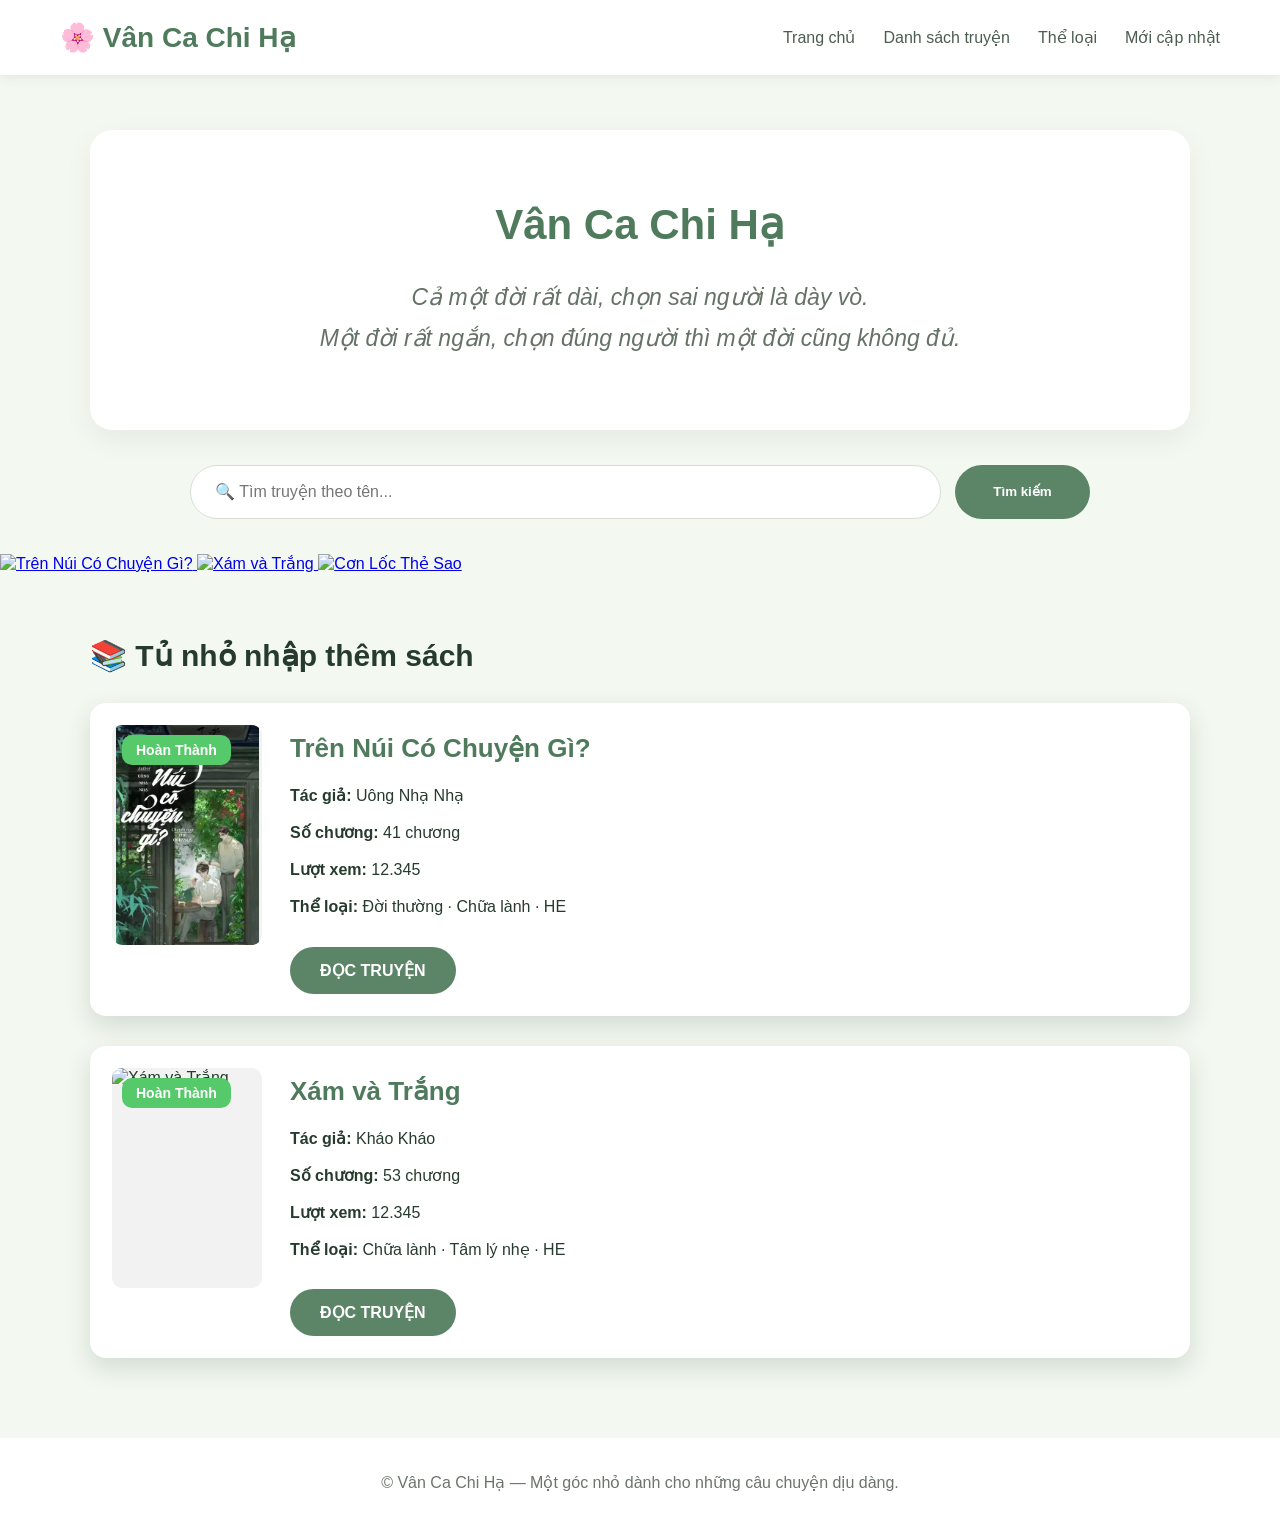
==== commit 1736806e: "Update index.html" ====
--- a/index.html
+++ b/index.html
@@ -29,33 +29,32 @@
     </section>
 
     <section class="search-box">
-        <section class="banner">
-
-    <div class="slides">
-
-        <a href="novels/tren-nui-co-chuyen-gi.html" class="slide active">
-            <img src="assets/banner/tren-nui.webp">
-        </a>
-
-        <a href="novels/xam-va-trang.html" class="slide">
-            <img src="assets/banner/xam-va-trang.webp">
-        </a>
-
-        <a href="#" class="slide">
-            <img src="assets/banner/con-loc-the-sao.webp">
-        </a>
-
-    </div>
-
-    <div class="dots">
-        <span class="dot active"></span>
-        <span class="dot"></span>
-        <span class="dot"></span>
-    </div>
-
-</section>
         <input type="text" placeholder="🔍 Tìm truyện theo tên...">
         <button>Tìm kiếm</button>
+    </section>
+
+    <section class="banner">
+        <div class="slides">
+
+            <a href="novels/tren-nui-co-chuyen-gi.html" class="slide active">
+                <img src="assets/banner/tren-nui.webp" alt="Trên Núi Có Chuyện Gì?">
+            </a>
+
+            <a href="#" class="slide">
+                <img src="assets/banner/xam-va-trang.webp" alt="Xám và Trắng">
+            </a>
+
+            <a href="#" class="slide">
+                <img src="assets/banner/con-loc-the-sao.webp" alt="Cơn Lốc Thẻ Sao">
+            </a>
+
+        </div>
+
+        <div class="dots">
+            <span class="dot active"></span>
+            <span class="dot"></span>
+            <span class="dot"></span>
+        </div>
     </section>
 
     <section class="latest">
@@ -71,10 +70,10 @@
 
                 <div class="book-info">
                     <h3>Trên Núi Có Chuyện Gì?</h3>
-                    <p><strong>Thể loại:</strong> Đời thường · Chữa lành · HE</p>
                     <p><strong>Tác giả:</strong> Uông Nhạ Nhạ</p>
                     <p><strong>Số chương:</strong> 41 chương</p>
                     <p><strong>Lượt xem:</strong> 12.345</p>
+                    <p><strong>Thể loại:</strong> Đời thường · Chữa lành · HE</p>
 
                     <a href="novels/tren-nui-co-chuyen-gi.html" class="read-btn">ĐỌC TRUYỆN</a>
                 </div>
@@ -83,15 +82,15 @@
             <article class="book-card">
                 <div class="cover-box">
                     <span class="status">Hoàn Thành</span>
-                    <img src="https://placehold.co/220x300?text=Cover" alt="Xám và Trắng">
+                    <img src="assets/covers/xam-va-trang.webp" alt="Xám và Trắng">
                 </div>
 
                 <div class="book-info">
                     <h3>Xám và Trắng</h3>
-                    <p><strong>Thể loại:</strong> Chữa lành · Tâm lý nhẹ · HE</p>
                     <p><strong>Tác giả:</strong> Kháo Kháo</p>
                     <p><strong>Số chương:</strong> 53 chương</p>
                     <p><strong>Lượt xem:</strong> 12.345</p>
+                    <p><strong>Thể loại:</strong> Chữa lành · Tâm lý nhẹ · HE</p>
 
                     <a href="#" class="read-btn">ĐỌC TRUYỆN</a>
                 </div>
@@ -106,5 +105,7 @@
     © Vân Ca Chi Hạ — Một góc nhỏ dành cho những câu chuyện dịu dàng.
 </footer>
 
+<script src="assets/js/banner.js"></script>
+
 </body>
 </html>
--- a/assets/css/style.css
+++ b/assets/css/style.css
@@ -231,4 +231,96 @@
         align-items:center;
         text-align:center;
     }
-}
+/* ===========================
+   Banner Slider
+=========================== */
+
+.banner{
+
+    max-width:1200px;
+
+    margin:45px auto;
+
+}
+
+.slides{
+
+    position:relative;
+
+    width:100%;
+
+    height:420px;
+
+    border-radius:20px;
+
+    overflow:hidden;
+
+    box-shadow:0 15px 35px rgba(0,0,0,.15);
+
+}
+
+.slide{
+
+    position:absolute;
+
+    inset:0;
+
+    opacity:0;
+
+    transition:.6s;
+
+    pointer-events:none;
+
+}
+
+.slide.active{
+
+    opacity:1;
+
+    pointer-events:auto;
+
+}
+
+.slide img{
+
+    width:100%;
+
+    height:100%;
+
+    object-fit:cover;
+
+    display:block;
+
+}
+
+.dots{
+
+    display:flex;
+
+    justify-content:center;
+
+    gap:10px;
+
+    margin-top:18px;
+
+}
+
+.dot{
+
+    width:12px;
+
+    height:12px;
+
+    border-radius:50%;
+
+    background:#cfcfcf;
+
+    cursor:pointer;
+
+}
+
+.dot.active{
+
+    background:#4f7b5c;
+
+}
